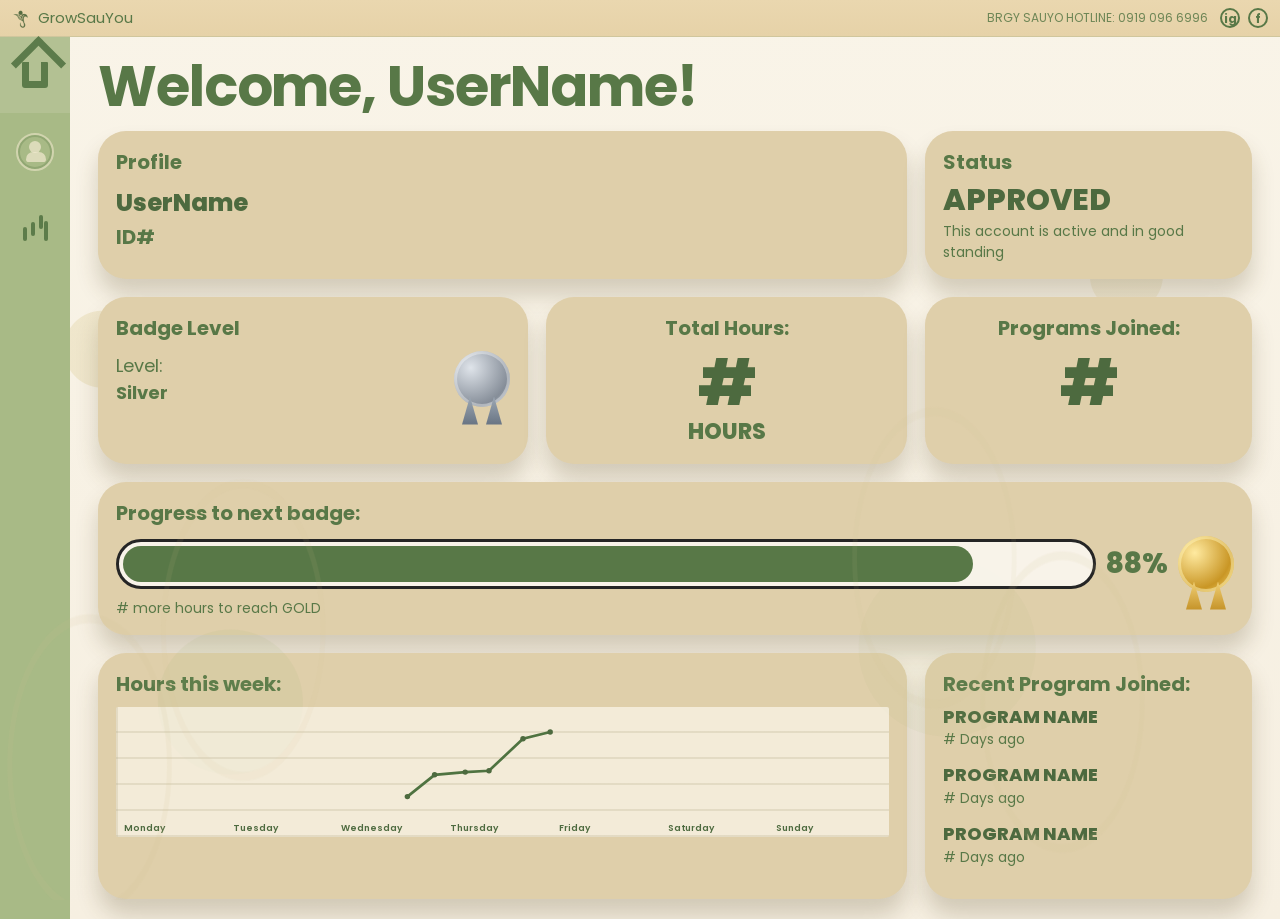
==== dashboard.html @ 694b7653 "Add GrowSauYou static pages" ====
<!DOCTYPE html>
<html lang="en">
<head>
  <meta charset="UTF-8">
  <meta name="viewport" content="width=device-width, initial-scale=1.0">
  <title>GrowSauYou | Dashboard</title>
  <link rel="preconnect" href="https://fonts.googleapis.com">
  <link rel="preconnect" href="https://fonts.gstatic.com" crossorigin>
  <link href="https://fonts.googleapis.com/css2?family=Poppins:wght@300;400;500;600;700;800&display=swap" rel="stylesheet">
  <link rel="stylesheet" href="styles.css">
</head>
<body class="pageDashboard">
  <div class="app-shell">
    <header class="topbar">
      <div class="brand">
        <img class="brandMarkImage" src="Resources/SYSTEM-WIDE LOGO.png" alt="GrowSauYou logo">
        <span class="brandName">GrowSauYou</span>
      </div>
      <div class="topbar-right">
        <span class="hotline">BRGY SAUYO HOTLINE: 0919 096 6996</span>
        <div class="socials" aria-label="Social links">
          <a href="#" aria-label="Instagram" class="social-icon">ig</a>
          <a href="#" aria-label="Facebook" class="social-icon">f</a>
        </div>
      </div>
    </header>

    <main class="dashboardLayout">
      <aside class="sidebar">
        <button class="nav-icon active" type="button" aria-label="Home" data-nav>
          <span class="icon-home"></span>
        </button>
        <button class="nav-icon" type="button" aria-label="Profile" data-nav>
          <span class="icon-user"></span>
        </button>
        <button class="nav-icon" type="button" aria-label="Programs" data-nav>
          <span class="icon-chart"></span>
        </button>
      </aside>

      <div class="dashboardContent">
        <h2 class="welcome">Welcome, UserName!</h2>

        <div class="dashboardGrid">
          <section class="card cardProfile">
            <h3>Profile</h3>
            <div class="profile-name">UserName</div>
            <div class="profile-id">ID#</div>
          </section>

          <section class="card cardStatus">
            <h3>Status</h3>
            <div class="statusText">APPROVED</div>
            <p>This account is active and in good standing</p>
          </section>

          <section class="card cardBadge">
            <h3>Badge Level</h3>
            <div class="badgeRow">
              <div class="badgeMeta">
                <span>Level:</span>
                <strong>Silver</strong>
              </div>
              <div class="medal silver" aria-hidden="true"></div>
            </div>
          </section>

          <section class="card cardHours">
            <h3>Total Hours:</h3>
            <div class="metric">#</div>
            <div class="metricLabel">HOURS</div>
          </section>

          <section class="card cardPrograms">
            <h3>Programs Joined:</h3>
            <div class="metric">#</div>
          </section>

          <section class="card cardProgress">
            <h3>Progress to next badge:</h3>
            <div class="progressRow">
              <div class="progressBar">
                <div class="progressFill" style="width: 88%;"></div>
              </div>
              <span class="progressValue">88%</span>
              <div class="medal gold" aria-hidden="true"></div>
            </div>
            <p># more hours to reach GOLD</p>
          </section>

          <section class="card cardChart">
            <h3>Hours this week:</h3>
            <div class="chartArea">
              <div class="chartGrid"></div>
              <svg viewBox="0 0 320 150" class="chartLine" aria-label="Hours chart">
                <polyline
                  fill="none"
                  stroke="#4f7341"
                  stroke-width="4"
                  points="20,120 60,88 105,84 140,82 190,35 230,25"
                />
                <circle cx="20" cy="120" r="4" />
                <circle cx="60" cy="88" r="4" />
                <circle cx="105" cy="84" r="4" />
                <circle cx="140" cy="82" r="4" />
                <circle cx="190" cy="35" r="4" />
                <circle cx="230" cy="25" r="4" />
              </svg>
              <div class="chartLabels">
                <span>Monday</span>
                <span>Tuesday</span>
                <span>Wednesday</span>
                <span>Thursday</span>
                <span>Friday</span>
                <span>Saturday</span>
                <span>Sunday</span>
              </div>
            </div>
          </section>

          <section class="card cardRecent">
            <h3>Recent Program Joined:</h3>
            <div class="recentItem">
              <strong>PROGRAM NAME</strong>
              <span># Days ago</span>
            </div>
            <div class="recentItem">
              <strong>PROGRAM NAME</strong>
              <span># Days ago</span>
            </div>
            <div class="recentItem">
              <strong>PROGRAM NAME</strong>
              <span># Days ago</span>
            </div>
          </section>
        </div>
      </div>
    </main>
  </div>

  <script src="script.js"></script>
</body>
</html>
---- styles.css ----
:root {
  --bg: #f6efe1;
  --bg-accent: #efe2bf;
  --panel: rgba(227, 218, 185, 0.88);
  --panel-strong: #dfcfaa;
  --field: rgba(197, 208, 166, 0.74);
  --stroke: #b1ba92;
  --olive: #587847;
  --olive-dark: #4d6a3f;
  --olive-soft: #92a076;
  --shadow: 0 16px 22px rgba(82, 68, 33, 0.22);
  --inner-shadow: inset 0 0 0 2px rgba(255, 255, 255, 0.25);
}

* {
  box-sizing: border-box;
}

body {
  margin: 0;
  min-height: 100vh;
  font-family: "Poppins", sans-serif;
  color: var(--olive);
  background:
    radial-gradient(circle at 8% 38%, rgba(232, 220, 182, 0.55) 0 38px, transparent 39px),
    radial-gradient(circle at 88% 30%, rgba(232, 220, 182, 0.4) 0 36px, transparent 37px),
    linear-gradient(180deg, #f9f4e8 0%, var(--bg) 100%);
  overflow-x: hidden;
}

body::before,
body::after {
  content: "";
  position: fixed;
  inset: 0;
  pointer-events: none;
  opacity: 0.16;
}

body::before {
  background:
    radial-gradient(circle at 18% 78%, rgba(167, 180, 120, 0.65) 0 72px, transparent 73px),
    radial-gradient(circle at 74% 72%, rgba(167, 180, 120, 0.45) 0 88px, transparent 89px);
}

body::after {
  background:
    radial-gradient(120px 220px at 7% 85%, transparent 64%, rgba(212, 196, 149, 0.7) 65% 68%, transparent 69%),
    radial-gradient(120px 220px at 19% 70%, transparent 64%, rgba(212, 196, 149, 0.55) 65% 68%, transparent 69%),
    radial-gradient(120px 220px at 83% 78%, transparent 64%, rgba(212, 196, 149, 0.65) 65% 68%, transparent 69%),
    radial-gradient(120px 220px at 73% 62%, transparent 64%, rgba(212, 196, 149, 0.5) 65% 68%, transparent 69%);
}

.app-shell {
  min-height: 100vh;
}

.topbar {
  display: flex;
  justify-content: space-between;
  align-items: center;
  gap: 20px;
  padding: 6px 12px 7px;
  background: linear-gradient(180deg, #ead7af 0%, #e6d2a8 100%);
  border-bottom: 1px solid rgba(88, 120, 71, 0.18);
}

.brand,
.topbar-right,
.socials,
.heroLogo,
.heroActions,
.fieldRow,
.badgeRow,
.progressRow {
  display: flex;
  align-items: center;
}

.brand {
  gap: 8px;
}

.brandName {
  font-size: 15px;
  color: var(--olive);
}

.brandMarkImage {
  display: block;
  width: 18px;
  height: 22px;
  object-fit: contain;
  object-position: center;
}

.brand-mark {
  position: relative;
  width: 18px;
  height: 22px;
}

.brand-mark .stem,
.hero-stem {
  position: absolute;
  bottom: 0;
  left: 8px;
  width: 4px;
  height: 18px;
  background: var(--olive);
  border-radius: 999px;
  transform: rotate(-20deg);
}

.brand-mark .leaf,
.hero-leaf {
  position: absolute;
  border-radius: 100% 0;
  background: var(--olive);
}

.brand-mark .leaf-a {
  width: 8px;
  height: 8px;
  left: 1px;
  top: 2px;
  transform: rotate(-18deg);
}

.brand-mark .leaf-b {
  width: 9px;
  height: 9px;
  right: 1px;
  top: 5px;
  transform: rotate(40deg);
}

.brand-mark .leaf-c {
  width: 7px;
  height: 7px;
  left: 6px;
  top: 8px;
  transform: rotate(12deg);
}

.topbar-right {
  gap: 12px;
  margin-left: auto;
}

.hotline {
  font-size: 12px;
  color: rgba(88, 120, 71, 0.85);
}

.socials {
  gap: 8px;
}

.social-icon {
  display: grid;
  place-items: center;
  width: 20px;
  height: 20px;
  border-radius: 50%;
  color: var(--olive);
  border: 2px solid var(--olive);
  text-decoration: none;
  font-size: 12px;
  font-weight: 700;
}

.pageShell {
  min-height: calc(100vh - 40px);
  padding: 18px 28px 28px;
}

.dashboardLayout {
  display: grid;
  grid-template-columns: 70px 1fr;
  min-height: calc(100vh - 40px);
}

.screen-wrap {
  position: relative;
}

.screen {
  display: none;
  min-height: calc(100vh - 40px);
  padding: 18px 28px 28px;
}

.screen.active {
  display: block;
}

.homeHero {
  max-width: 980px;
  margin: 0 auto;
  text-align: center;
  padding-top: 12px;
}

.heroLogo {
  justify-content: center;
  gap: 8px;
  margin-bottom: 8px;
}

.heroLogoImage {
  display: block;
  width: 92px;
  height: 108px;
  object-fit: contain;
  object-position: center;
}

.heroLogoMark {
  position: relative;
  width: 92px;
  height: 108px;
}

.seed {
  position: absolute;
  top: 4px;
  left: 46px;
  width: 26px;
  height: 26px;
  border-radius: 50%;
  background: var(--olive);
}

.hero-stem {
  left: 40px;
  height: 84px;
  width: 9px;
}

.leaf-left {
  width: 34px;
  height: 48px;
  left: 12px;
  top: 18px;
  transform: rotate(-34deg);
}

.leaf-right {
  width: 38px;
  height: 54px;
  right: 10px;
  top: 32px;
  transform: rotate(20deg);
}

.heroLogo h1,
.pageTitle h2,
.welcome {
  margin: 0;
  line-height: 1;
}

.heroLogo h1 {
  font-size: clamp(52px, 8vw, 86px);
  font-weight: 800;
  letter-spacing: -0.04em;
}

.heroLogo p {
  margin: -4px 0 0;
  font-size: clamp(20px, 2.2vw, 34px);
  font-style: italic;
  font-weight: 400;
}

.gallery {
  display: grid;
  grid-template-columns: repeat(3, minmax(0, 1fr));
  gap: 14px;
  max-width: 400px;
  margin: 14px auto 18px;
}

.galleryCard {
  aspect-ratio: 1 / 1;
  border: 3px solid rgba(88, 120, 71, 0.18);
  box-shadow: 0 6px 12px rgba(70, 55, 25, 0.18);
  background-size: cover;
  background-position: center;
}

.nature1 {
  background-image:
    linear-gradient(45deg, rgba(255, 255, 255, 0.08), transparent 40%),
    radial-gradient(circle at 30% 30%, #73aa42 0 18%, transparent 19%),
    radial-gradient(circle at 63% 42%, #2d6b33 0 16%, transparent 17%),
    radial-gradient(circle at 75% 17%, #8fba47 0 12%, transparent 13%),
    linear-gradient(135deg, #285b28 0%, #8fc84a 46%, #214a1f 100%);
}

.nature2 {
  background-image:
    linear-gradient(180deg, #d0e7ff 0%, #91c6ef 40%, #d7f0ff 100%),
    linear-gradient(82deg, transparent 0 48%, #84ad47 48% 62%, transparent 62%),
    linear-gradient(98deg, transparent 0 38%, #6c9140 38% 52%, transparent 52%);
  position: relative;
}

.nature2::after {
  content: "";
  position: absolute;
  inset: 0;
  background:
    linear-gradient(76deg, transparent 0 44%, rgba(95, 131, 65, 0.95) 44% 54%, transparent 54%),
    linear-gradient(106deg, transparent 0 56%, rgba(105, 144, 71, 0.92) 56% 66%, transparent 66%);
}

.nature3 {
  background-image:
    linear-gradient(180deg, #d8effb 0%, #eff8ff 48%, #f4f7da 100%),
    repeating-linear-gradient(110deg, rgba(126, 166, 53, 0.95) 0 18px, rgba(214, 228, 126, 0.95) 18px 36px);
}

.heroActions {
  justify-content: center;
  gap: 20px;
}

.actionBtn,
.wideBtn {
  display: inline-flex;
  align-items: center;
  justify-content: center;
  min-width: 98px;
  height: 30px;
  border-radius: 5px;
  border: 2px solid #69844c;
  background: #a7b57f;
  color: #f8f4ea;
  font-family: inherit;
  font-size: 14px;
  font-weight: 600;
  cursor: pointer;
  box-shadow: inset 0 1px 0 rgba(255, 255, 255, 0.2);
}

.actionLink {
  text-decoration: none;
}

.heroCopy {
  max-width: 900px;
  margin: 12px auto 0;
  font-size: 15px;
  line-height: 1.35;
  color: rgba(88, 120, 71, 0.9);
}

.formPage {
  max-width: 1040px;
  margin: 0 auto;
}

.backLink {
  display: inline-flex;
  align-items: center;
  gap: 6px;
  margin-top: 2px;
  padding: 4px 0;
  border: 0;
  background: transparent;
  color: var(--olive);
  font: inherit;
  font-weight: 700;
  cursor: pointer;
}

.arrow {
  font-size: 30px;
  line-height: 1;
}

.miniBrand {
  font-size: 14px;
}

.pageTitle {
  text-align: center;
  margin: -4px auto 14px;
}

.pageTitle h2 {
  font-size: clamp(38px, 4vw, 52px);
  font-weight: 500;
}

.pageTitle p {
  margin: 2px 0 0;
  font-size: 16px;
}

.compact {
  margin-top: 70px;
}

.softPanel {
  max-width: 920px;
  margin: 0 auto;
  padding: 14px 16px 10px;
  background: rgba(226, 219, 187, 0.4);
  border: 2px solid rgba(200, 188, 153, 0.55);
  border-radius: 8px;
  box-shadow: var(--inner-shadow);
}

.formPanel {
  display: grid;
  gap: 10px;
}

.fieldRow {
  gap: 10px;
}

.fieldRow input,
.fieldRow textarea,
.fieldRow select {
  width: 100%;
  border: 2px solid var(--stroke);
  background: rgba(200, 211, 169, 0.68);
  border-radius: 5px;
  padding: 11px 12px;
  font: inherit;
  font-size: 15px;
  color: var(--olive);
  outline: none;
}

.fieldRow input::placeholder,
.fieldRow textarea::placeholder {
  color: rgba(88, 120, 71, 0.9);
}

.fieldRow textarea {
  resize: vertical;
  min-height: 88px;
}

.split21 > :first-child {
  flex: 2;
}

.split21 > :last-child {
  flex: 1;
}

.split11 > * {
  flex: 1;
}

.selectWrap {
  position: relative;
}

.selectWrap::after {
  content: "v";
  position: absolute;
  right: 16px;
  color: var(--olive);
  font-size: 22px;
  pointer-events: none;
}

select {
  appearance: none;
}

.submitRow {
  justify-content: center;
}

.wideBtn {
  min-width: 266px;
  background: rgba(249, 245, 233, 0.35);
  color: var(--olive);
  font-size: 16px;
  font-weight: 700;
}

.loginLayout {
  min-height: calc(100vh - 90px);
}

.loginPanel {
  max-width: 940px;
  margin-top: 8px;
}

.dashboard-screen {
  padding: 0;
}

.dashboard-screen.active {
  display: grid;
  grid-template-columns: 70px 1fr;
  min-height: calc(100vh - 40px);
}

.sidebar {
  display: flex;
  flex-direction: column;
  gap: 1px;
  background: #a8ba86;
}

.nav-icon {
  width: 70px;
  height: 76px;
  border: 0;
  background: transparent;
  cursor: pointer;
  position: relative;
}

.nav-icon.active {
  background: rgba(246, 239, 225, 0.14);
}

.icon-home,
.icon-user,
.icon-chart {
  position: absolute;
  inset: 0;
  margin: auto;
}

.icon-home {
  width: 26px;
  height: 26px;
  border-bottom: 7px solid rgba(88, 120, 71, 0.95);
  border-left: 7px solid rgba(88, 120, 71, 0.95);
  border-right: 7px solid rgba(88, 120, 71, 0.95);
  border-radius: 1px 1px 3px 3px;
}

.icon-home::before {
  content: "";
  position: absolute;
  left: -10px;
  top: -18px;
  width: 32px;
  height: 32px;
  border-top: 7px solid rgba(88, 120, 71, 0.95);
  border-left: 7px solid rgba(88, 120, 71, 0.95);
  transform: rotate(45deg);
}

.icon-user {
  width: 38px;
  height: 38px;
  border-radius: 50%;
  border: 2px solid rgba(242, 234, 208, 0.55);
  box-shadow: inset 0 0 0 2px rgba(88, 120, 71, 0.28);
}

.icon-user::before {
  content: "";
  position: absolute;
  left: 11px;
  top: 6px;
  width: 12px;
  height: 12px;
  border-radius: 50%;
  background: rgba(242, 234, 208, 0.7);
}

.icon-user::after {
  content: "";
  position: absolute;
  left: 8px;
  bottom: 7px;
  width: 20px;
  height: 10px;
  border-radius: 10px 10px 4px 4px;
  background: rgba(242, 234, 208, 0.7);
}

.icon-chart {
  width: 30px;
  height: 30px;
}

.icon-chart::before,
.icon-chart::after {
  content: "";
  position: absolute;
  bottom: 3px;
  width: 4px;
  background: rgba(88, 120, 71, 0.95);
  border-radius: 2px;
}

.icon-chart::before {
  left: 3px;
  height: 14px;
  box-shadow: 8px -5px 0 rgba(88, 120, 71, 0.95), 16px -12px 0 rgba(88, 120, 71, 0.95);
}

.icon-chart::after {
  left: 24px;
  height: 20px;
}

.dashboardContent {
  padding: 12px 28px 20px;
}

.welcome {
  font-size: clamp(34px, 4.5vw, 56px);
  font-weight: 700;
  letter-spacing: -0.02em;
  margin: 10px 0 16px;
}

.dashboardGrid {
  display: grid;
  grid-template-columns: 1.25fr 1.05fr 0.95fr;
  gap: 18px;
  grid-template-areas:
    "profile profile status"
    "badge hours programs"
    "progress progress progress"
    "chart chart recent";
}

.card {
  background: var(--panel-strong);
  border-radius: 28px;
  padding: 16px 18px;
  box-shadow: var(--shadow);
}

.card h3 {
  margin: 0 0 8px;
  font-size: 20px;
}

.cardProfile { grid-area: profile; min-height: 130px; }
.cardStatus { grid-area: status; min-height: 130px; }
.cardBadge { grid-area: badge; min-height: 160px; }
.cardHours { grid-area: hours; min-height: 160px; text-align: center; }
.cardPrograms { grid-area: programs; min-height: 160px; text-align: center; }
.cardProgress { grid-area: progress; min-height: 134px; }
.cardChart { grid-area: chart; min-height: 210px; }
.cardRecent { grid-area: recent; min-height: 210px; }

.profile-name,
.statusText,
.metric,
.cardRecent strong {
  font-weight: 800;
  color: var(--olive-dark);
}

.profile-name {
  font-size: 24px;
  margin-bottom: 2px;
}

.profile-id {
  font-size: 20px;
  font-weight: 700;
}

.statusText {
  font-size: 30px;
  line-height: 1.05;
  margin-bottom: 4px;
}

.cardStatus p,
.cardProgress p,
.recentItem span {
  margin: 0;
  font-size: 14px;
}

.badgeRow {
  justify-content: space-between;
  gap: 12px;
}

.badgeMeta span,
.badgeMeta strong {
  display: block;
  font-size: 18px;
}

.medal {
  width: 56px;
  height: 56px;
  border-radius: 50%;
  position: relative;
  flex: 0 0 auto;
}

.medal::before,
.medal::after {
  content: "";
  position: absolute;
  bottom: -18px;
  width: 16px;
  height: 28px;
  clip-path: polygon(50% 0, 100% 100%, 0 100%);
}

.medal::before { left: 8px; }
.medal::after { right: 8px; }

.silver {
  background: radial-gradient(circle at 30% 30%, #dfe4ea, #858d98 70%, #c7d0da);
  box-shadow: inset 0 0 0 3px rgba(255, 255, 255, 0.35);
}

.silver::before,
.silver::after {
  background: linear-gradient(180deg, #9ca7b3, #687483);
}

.gold {
  background: radial-gradient(circle at 30% 30%, #ffeaa0, #c99625 65%, #f7d76e);
  box-shadow: inset 0 0 0 3px rgba(255, 244, 186, 0.48);
}

.gold::before,
.gold::after {
  background: linear-gradient(180deg, #f0cf74, #c59329);
}

.metric {
  font-size: 64px;
  line-height: 1;
  margin-top: 8px;
}

.metricLabel {
  font-size: 22px;
  font-weight: 800;
}

.progressRow {
  gap: 10px;
  margin: 8px 0 6px;
}

.progressBar {
  position: relative;
  flex: 1;
  height: 50px;
  border-radius: 25px;
  background: rgba(250, 247, 239, 0.92);
  border: 3px solid #252525;
  padding: 4px;
}

.progressFill {
  height: 100%;
  border-radius: 18px;
  background: var(--olive);
}

.progressValue {
  font-size: 28px;
  font-weight: 800;
}

.chartArea {
  position: relative;
  height: 130px;
  border-radius: 2px;
  background: rgba(251, 247, 236, 0.7);
  overflow: hidden;
  margin-top: 8px;
  padding: 6px 8px 18px;
}

.chartGrid {
  position: absolute;
  inset: 0;
  background:
    repeating-linear-gradient(180deg, transparent 0 24px, rgba(173, 163, 127, 0.22) 24px 26px),
    linear-gradient(90deg, rgba(173, 163, 127, 0.22) 0 2px, transparent 2px 100%);
}

.chartLine {
  position: absolute;
  inset: 8px 8px 20px 8px;
  width: calc(100% - 16px);
  height: calc(100% - 28px);
}

.chartLine circle {
  fill: var(--olive-dark);
}

.chartLabels {
  position: absolute;
  left: 8px;
  right: 8px;
  bottom: 2px;
  display: grid;
  grid-template-columns: repeat(7, 1fr);
  gap: 4px;
  font-size: 9px;
  font-weight: 600;
  color: var(--olive-dark);
}

.recentItem {
  margin-bottom: 14px;
}

.recentItem strong {
  display: block;
  font-size: 18px;
  line-height: 1.1;
}

@media (max-width: 900px) {
  .topbar {
    flex-direction: column;
    align-items: flex-start;
  }

  .topbar-right {
    width: 100%;
    justify-content: space-between;
  }

  .gallery {
    max-width: 100%;
  }

  .dashboardLayout {
    grid-template-columns: 1fr;
  }

  .dashboard-screen.active {
    grid-template-columns: 1fr;
  }

  .sidebar {
    flex-direction: row;
    height: 70px;
  }

  .nav-icon {
    width: 76px;
    height: 70px;
  }

  .dashboardGrid {
    grid-template-columns: 1fr 1fr;
    grid-template-areas:
      "profile status"
      "badge hours"
      "programs programs"
      "progress progress"
      "chart recent";
  }
}

@media (max-width: 640px) {
  .pageShell {
    padding: 14px 14px 22px;
  }

  .screen {
    padding: 14px 14px 22px;
  }

  .hotline {
    font-size: 10px;
  }

  .heroLogo {
    align-items: flex-end;
  }

  .heroLogoImage {
    width: 62px;
    height: 78px;
  }

  .gallery {
    grid-template-columns: 1fr;
    max-width: 220px;
  }

  .heroActions,
  .fieldRow {
    flex-direction: column;
  }

  .actionBtn,
  .wideBtn {
    width: 100%;
  }

  .pageTitle {
    margin-top: 10px;
  }

  .compact {
    margin-top: 28px;
  }

  .dashboardContent {
    padding: 12px 14px 20px;
  }

  .dashboardGrid {
    grid-template-columns: 1fr;
    grid-template-areas:
      "profile"
      "status"
      "badge"
      "hours"
      "programs"
      "progress"
      "chart"
      "recent";
  }

  .progressRow {
    flex-wrap: wrap;
  }

  .progressBar {
    min-width: 100%;
  }
}
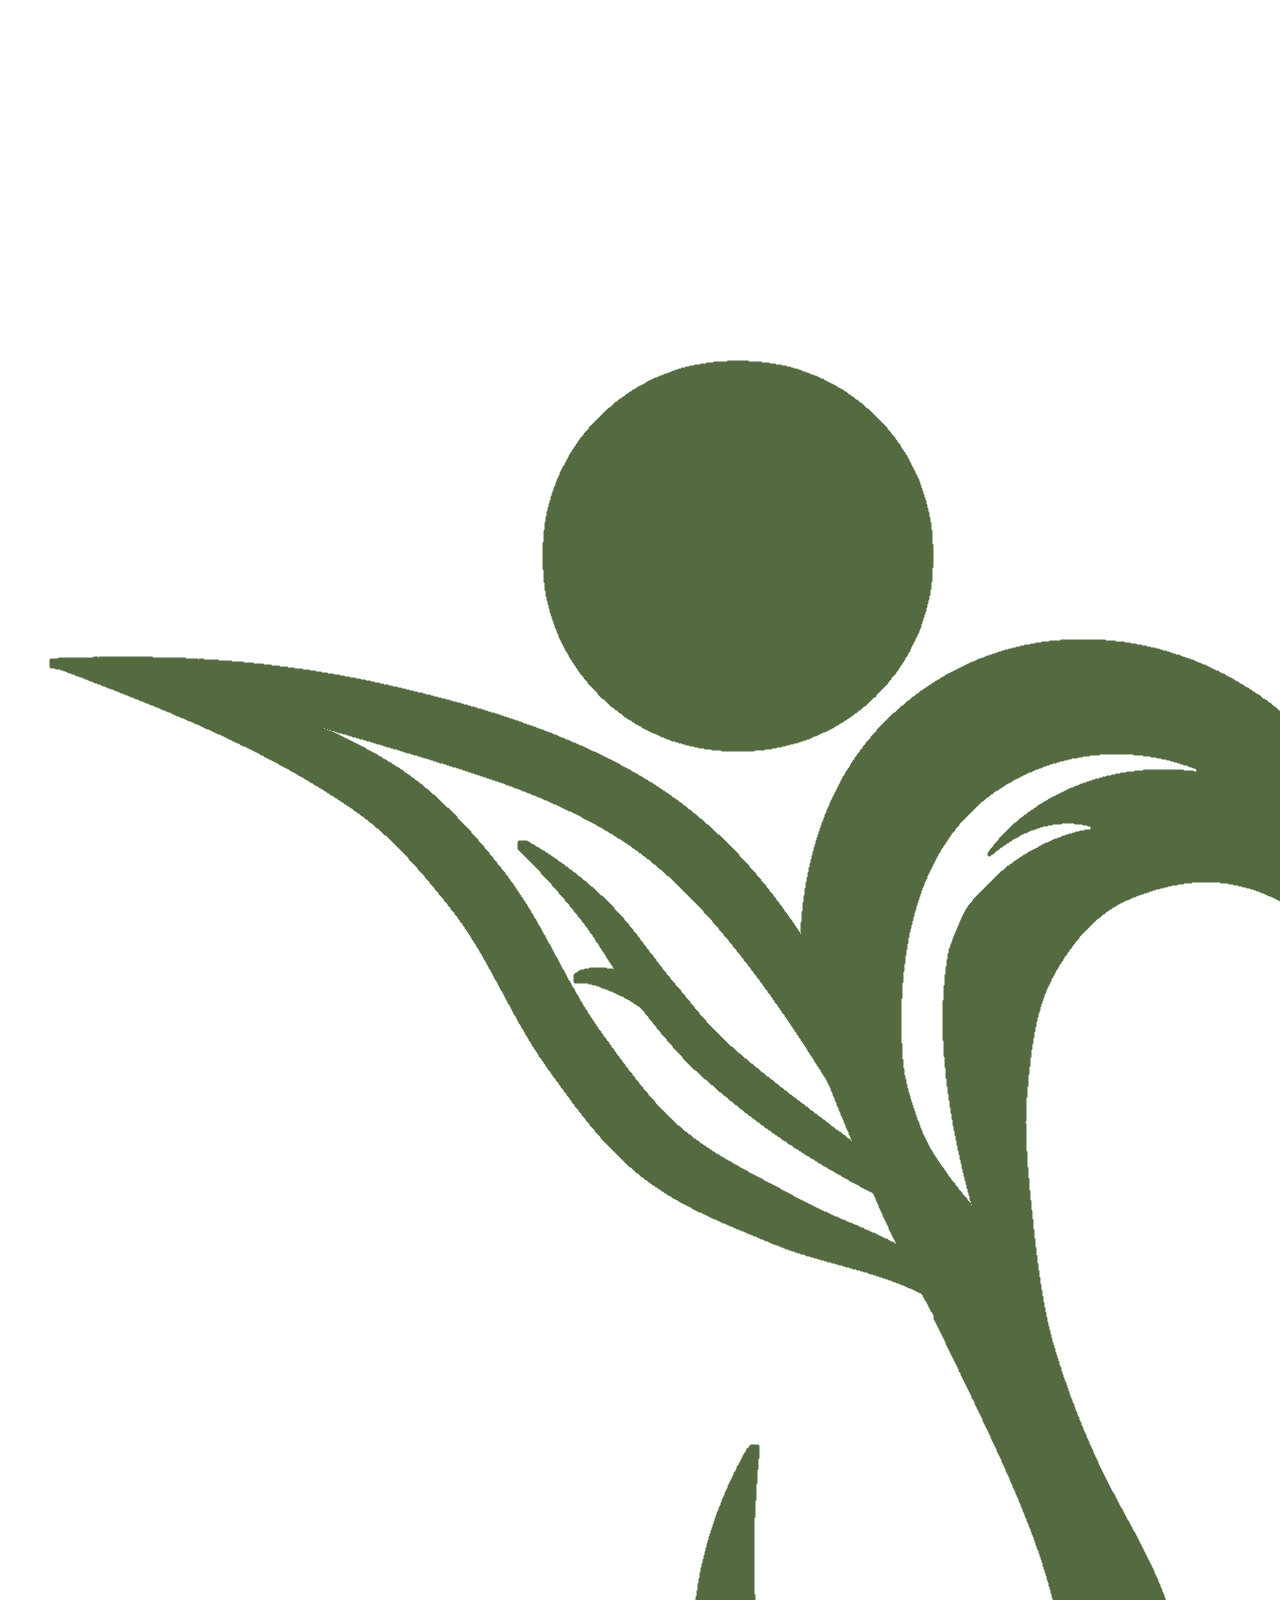
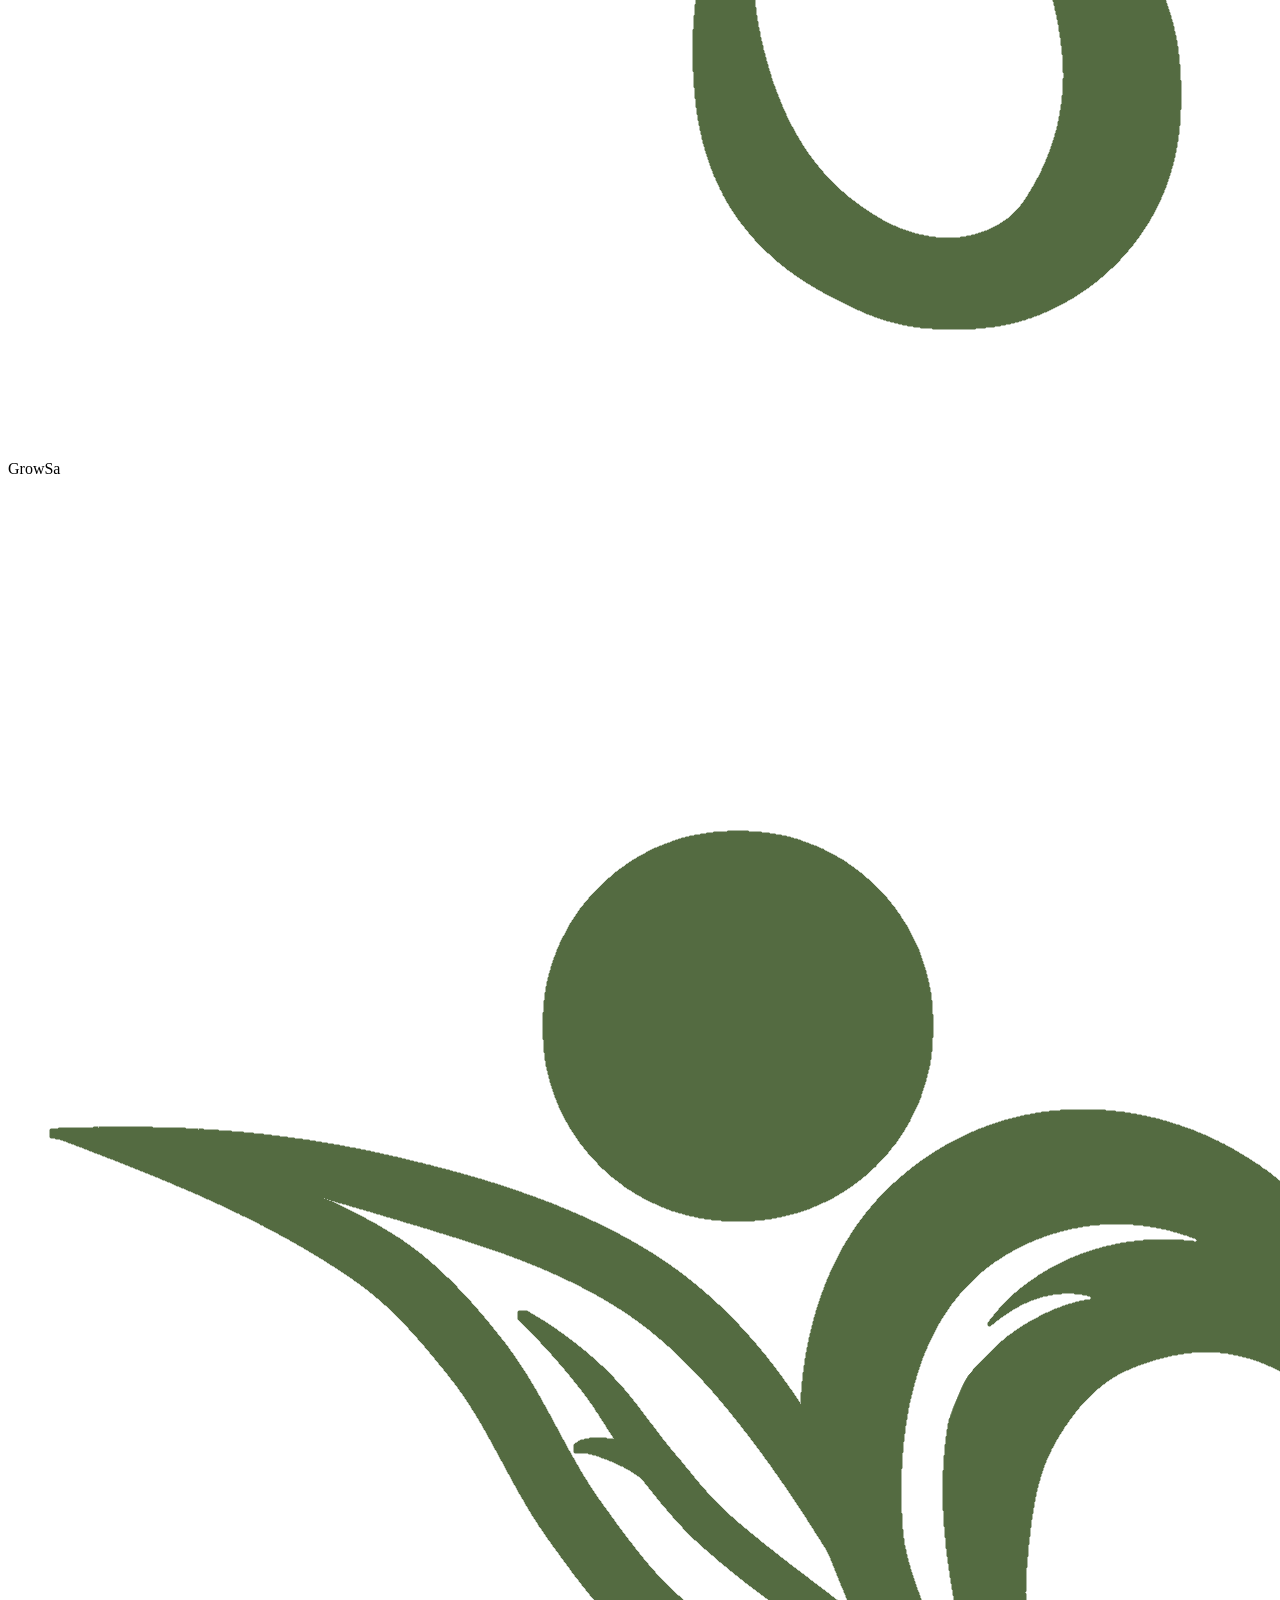
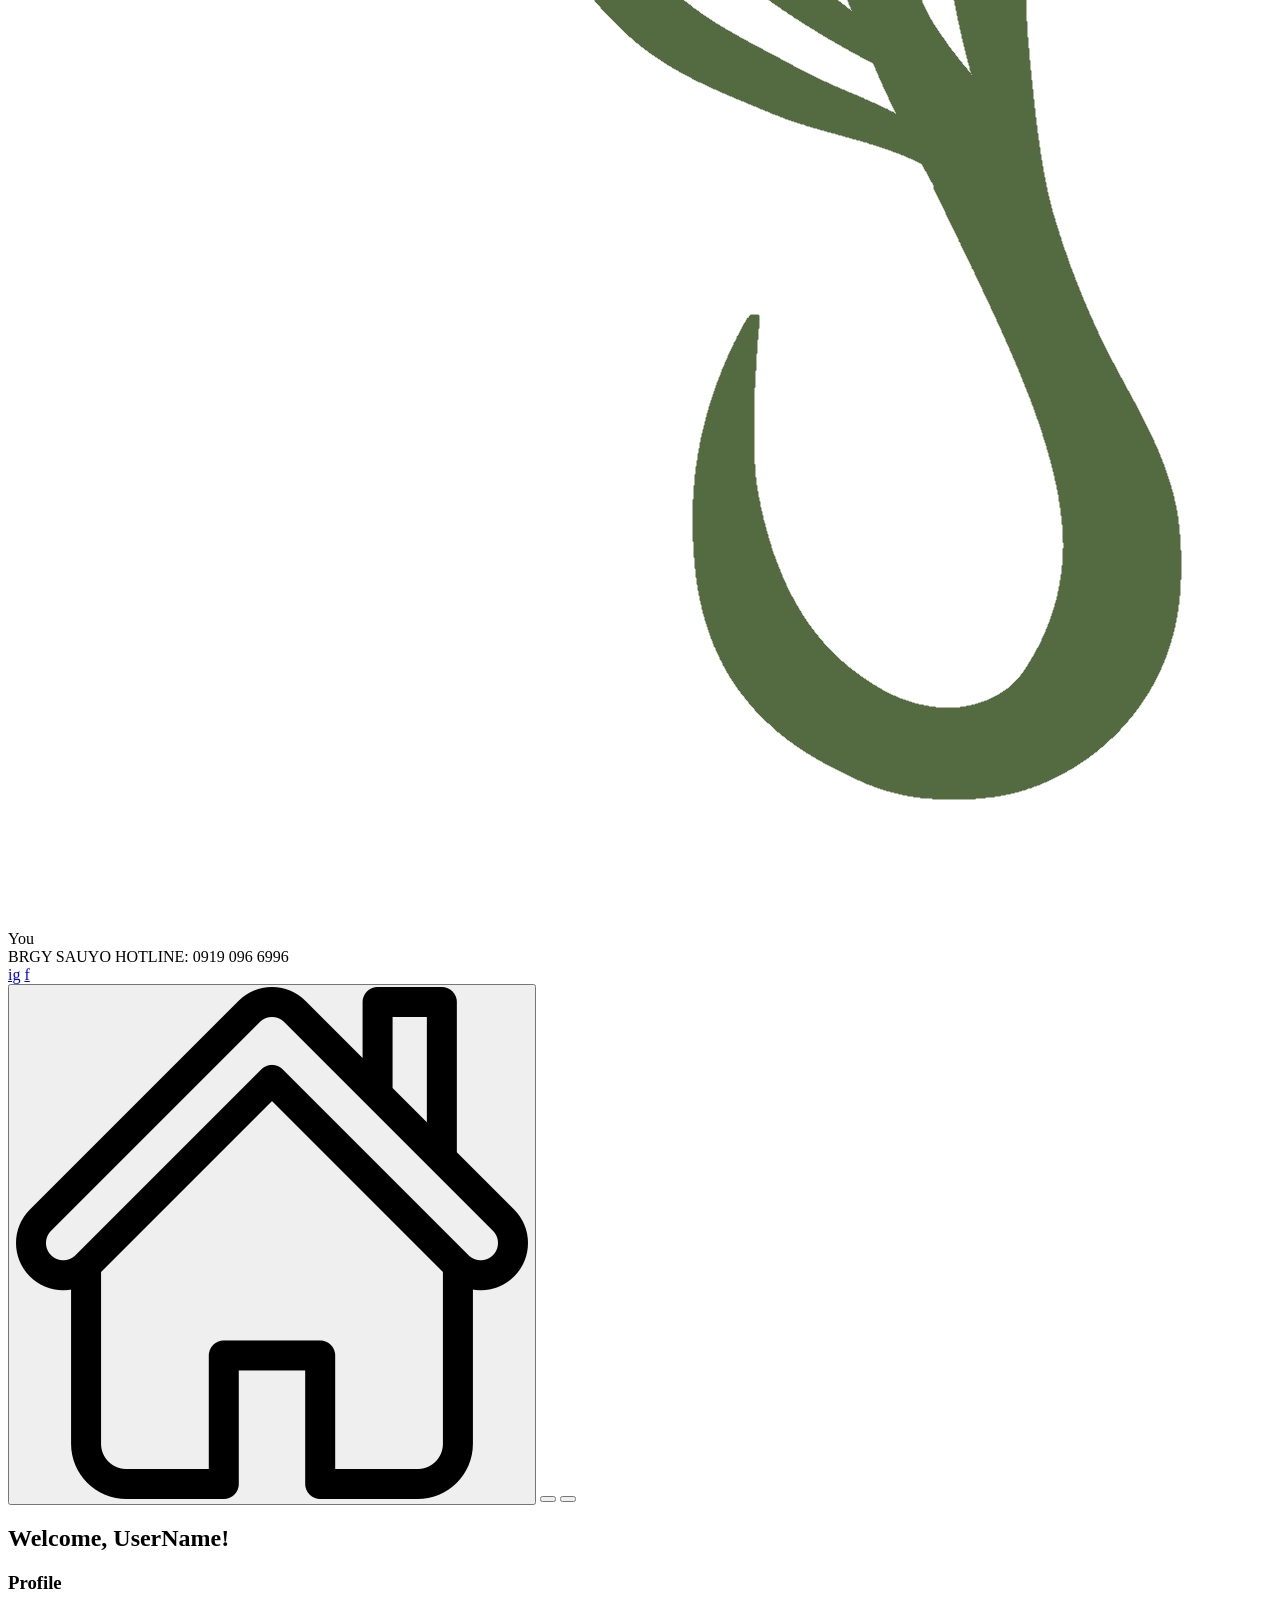
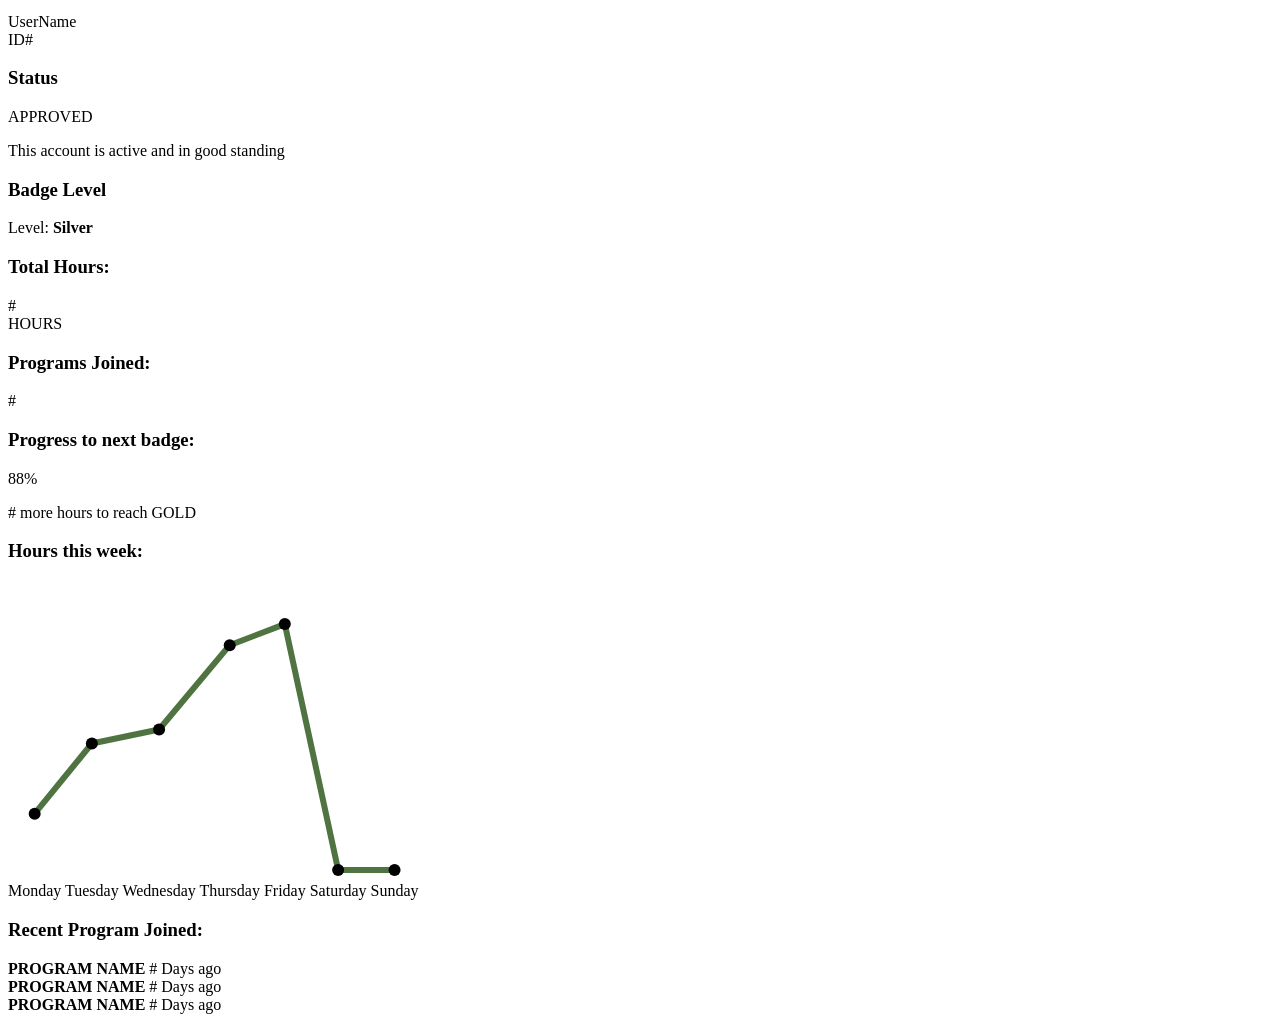
==== commit 84a7299b: "Login, Register, Welcomepage, User Dashboard" ====
--- a/dashboard.html
+++ b/dashboard.html
@@ -7,14 +7,16 @@
   <link rel="preconnect" href="https://fonts.googleapis.com">
   <link rel="preconnect" href="https://fonts.gstatic.com" crossorigin>
   <link href="https://fonts.googleapis.com/css2?family=Poppins:wght@300;400;500;600;700;800&display=swap" rel="stylesheet">
-  <link rel="stylesheet" href="styles.css">
+  <link rel="stylesheet" href="dashboard.css">
 </head>
 <body class="pageDashboard">
   <div class="app-shell">
     <header class="topbar">
       <div class="brand">
         <img class="brandMarkImage" src="Resources/SYSTEM-WIDE LOGO.png" alt="GrowSauYou logo">
-        <span class="brandName">GrowSauYou</span>
+        <span class="brandName wordmark">
+          <span>GrowSa</span><img class="wordmarkLogo wordmarkLogoSmall" src="Resources/SYSTEM-WIDE LOGO.png" alt="" aria-hidden="true"><span>You</span>
+        </span>
       </div>
       <div class="topbar-right">
         <span class="hotline">BRGY SAUYO HOTLINE: 0919 096 6996</span>
@@ -28,7 +30,7 @@
     <main class="dashboardLayout">
       <aside class="sidebar">
         <button class="nav-icon active" type="button" aria-label="Home" data-nav>
-          <span class="icon-home"></span>
+          <img class="iconHomeImage" src="Resources/home.png" alt="Home">
         </button>
         <button class="nav-icon" type="button" aria-label="Profile" data-nav>
           <span class="icon-user"></span>
@@ -90,22 +92,14 @@
 
           <section class="card cardChart">
             <h3>Hours this week:</h3>
-            <div class="chartArea">
-              <div class="chartGrid"></div>
-              <svg viewBox="0 0 320 150" class="chartLine" aria-label="Hours chart">
-                <polyline
-                  fill="none"
-                  stroke="#4f7341"
-                  stroke-width="4"
-                  points="20,120 60,88 105,84 140,82 190,35 230,25"
-                />
-                <circle cx="20" cy="120" r="4" />
-                <circle cx="60" cy="88" r="4" />
-                <circle cx="105" cy="84" r="4" />
-                <circle cx="140" cy="82" r="4" />
-                <circle cx="190" cy="35" r="4" />
-                <circle cx="230" cy="25" r="4" />
-              </svg>
+            <div class="chartArea" data-weekly-hours="8,18,20,32,35,0,0" data-chart-max="40">
+              <div class="chartPlot">
+                <div class="chartGrid"></div>
+                <svg viewBox="0 0 700 160" class="chartLine" aria-label="Hours chart">
+                  <polyline class="chartPolyline" fill="none" stroke="#4f7341" stroke-width="6" stroke-linecap="round" stroke-linejoin="round"></polyline>
+                  <g class="chartDots"></g>
+                </svg>
+              </div>
               <div class="chartLabels">
                 <span>Monday</span>
                 <span>Tuesday</span>
